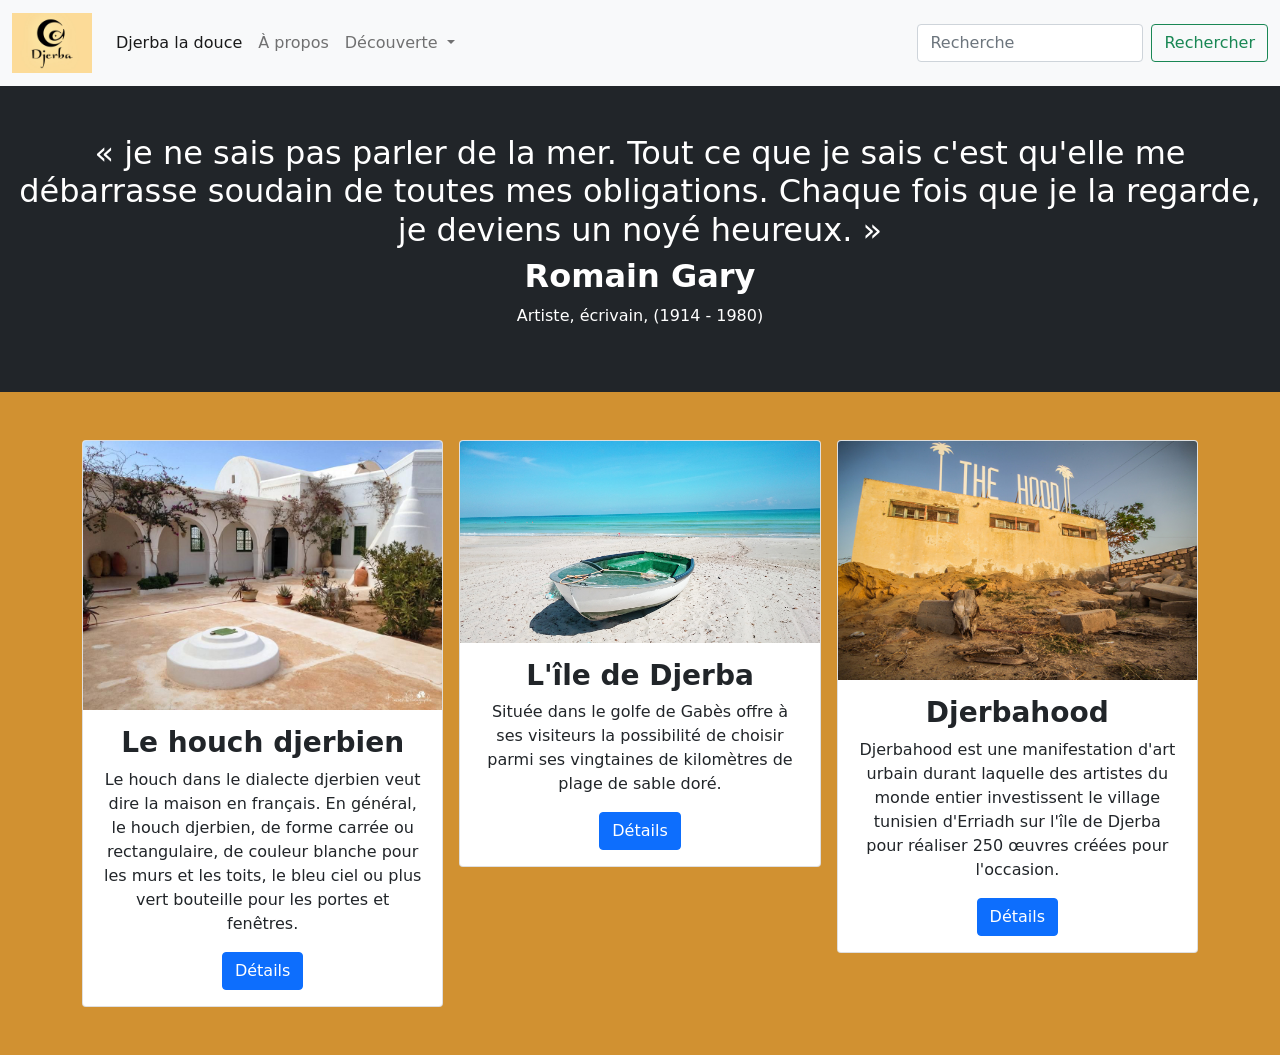
==== index.html @ f717d80c "new" ====
<!doctype html>
<html lang="fr">

<head>
  <!-- Required meta tags -->
  <meta charset="utf-8">
  <meta name="viewport" content="width=device-width, initial-scale=1">


  <link href="bootstrap-5.1.3-dist/css/bootstrap.min.css" rel="stylesheet">
  <link rel="icon" href="favicon.ico">

  <link rel="stylesheet" href="icons-1.7.2/font/bootstrap-icons.css">
  <link rel="stylesheet" type="text/css" href="index.css">
  <link rel="manifest" href="manifest.json">
  <title>Labo2</title>
</head>

<body>

  <script src="bootstrap-5.1.3-dist/js/bootstrap.bundle.min.js"></script>

  <main>
    <div class="toast" role="alert" aria-live="assertive" aria-atomic="true" id="mytoast">
      <div class="toast-header">
        <img src="assets/icon-192x192.png" class="rounded me-2" alt="...">
        <strong class="me-auto">Djerba</strong>
        <button type="button" class="btn-close" data-bs-dismiss="toast" aria-label="Close"></button>
      </div>
      <div class="toast-body">
        Hello, ça marche.
      </div>
    </div>
    
    <nav class="navbar navbar-expand-lg navbar-light bg-light">
      <div class="container-fluid">
        <a class="navbar-brand" href="#"><img src="img/djerbalogo.jpg" alt="djerbalogo" height="60"></a>
        <button class="navbar-toggler" type="button" data-bs-toggle="collapse" data-bs-target="#navbarSupportedContent"
          aria-controls="navbarSupportedContent" aria-expanded="false" aria-label="Toggle navigation">
          <span class="navbar-toggler-icon"></span>
        </button>
        <div class="collapse navbar-collapse" id="navbarSupportedContent">
          <ul class="navbar-nav me-auto mb-2 mb-lg-0">
            <li class="nav-item">
              <a class="nav-link active" aria-current="page" href="#">Djerba la douce</a>
            </li>
            <li class="nav-item">
              <a class="nav-link" href="#">À propos</a>
            </li>
            <li class="nav-item dropdown">
              <a class="nav-link dropdown-toggle" href="#" id="navbarDropdown" role="button" data-bs-toggle="dropdown"
                aria-expanded="false">
                Découverte
              </a>
              <ul class="dropdown-menu" aria-labelledby="navbarDropdown">
                <li><a class="dropdown-item" href="#">Auto</a></li>
                <li><a class="dropdown-item" href="#">Moto</a></li>
                <li><a class="dropdown-item" href="#">Bateau</a></li>
              </ul>
          </ul>
          <form class="d-flex">
            <input class="form-control me-2" type="search" placeholder="Recherche" aria-label="Search">
            <button class="btn btn-outline-success" type="submit">Rechercher</button>
          </form>
        </div>
      </div>
    </nav>
    <div class="container-fluid bg-dark text-white text-center py-5">
      <div class="row">
        <h2>
          «&nbsp;je ne sais pas parler de la mer. Tout ce que je sais c'est qu'elle me débarrasse soudain de toutes mes
          obligations. Chaque fois que je la regarde, je deviens un noyé heureux.&nbsp;»
        </h2>
        <h2><strong>Romain&nbsp;Gary</strong></h2>
        <p>
          Artiste,&nbsp;écrivain, (1914&nbsp;-&nbsp;1980)
        </p>
      </div>
    </div>
    <div class="container col-xl-12 col-xxl-12 px-6 py-5">
      <div class="row row-cols-1 row-cols-md-3 g-3">
        <div class="col-lg-4 col-md-12">
          <div class="card text-center">
            <img src="img/architecture.jpg" class="card-img-top" alt="...">
            <div class="card-body">
              <h3 class="card-title"><strong>Le houch djerbien</strong></h3>
              <p class="card-text">Le houch dans le dialecte djerbien veut dire la maison en français. En général, le
                houch djerbien, de forme carrée ou rectangulaire, de couleur blanche pour les murs et les toits, le bleu
                ciel ou plus vert bouteille pour les portes et fenêtres.</p>
              <a href="#" class="btn btn-primary">Détails</a>
            </div>
          </div>
        </div>
        <div class="col-lg-4 col-md-12">
          <div class="card text-center">
            <img src="img/plage.jpg" class="card-img-top" alt="...">
            <div class="card-body">
              <h3 class="card-title"><strong>L'île de Djerba</strong></h3>
              <p class="card-text">Située dans le golfe de Gabès offre à ses visiteurs la possibilité de choisir parmi
                ses vingtaines de kilomètres de plage de sable doré.</p>
              <a href="#" class="btn btn-primary">Détails</a>
            </div>
          </div>
        </div>
        <div class="col-lg-4 col-md-12">
          <div class="card text-center">
            <img src="img/djerbahood.jpg" class="card-img-top" alt="...">
            <div class="card-body">
              <h3 class="card-title"><strong>Djerbahood</strong></h3>
              <p class="card-text">Djerbahood est une manifestation d'art urbain durant laquelle des artistes du monde
                entier investissent le village tunisien d'Erriadh sur l'île de Djerba pour réaliser 250 œuvres créées
                pour l'occasion.</p>
              <a href="#" class="btn btn-primary">Détails</a>
            </div>
          </div>
        </div>
      </div>
    </div>
  </main>
  <script src="index.js"></script>

</body>

</html>
---- index.css ----
body {
    background-color: rgba(206, 138, 36, 0.938);
}
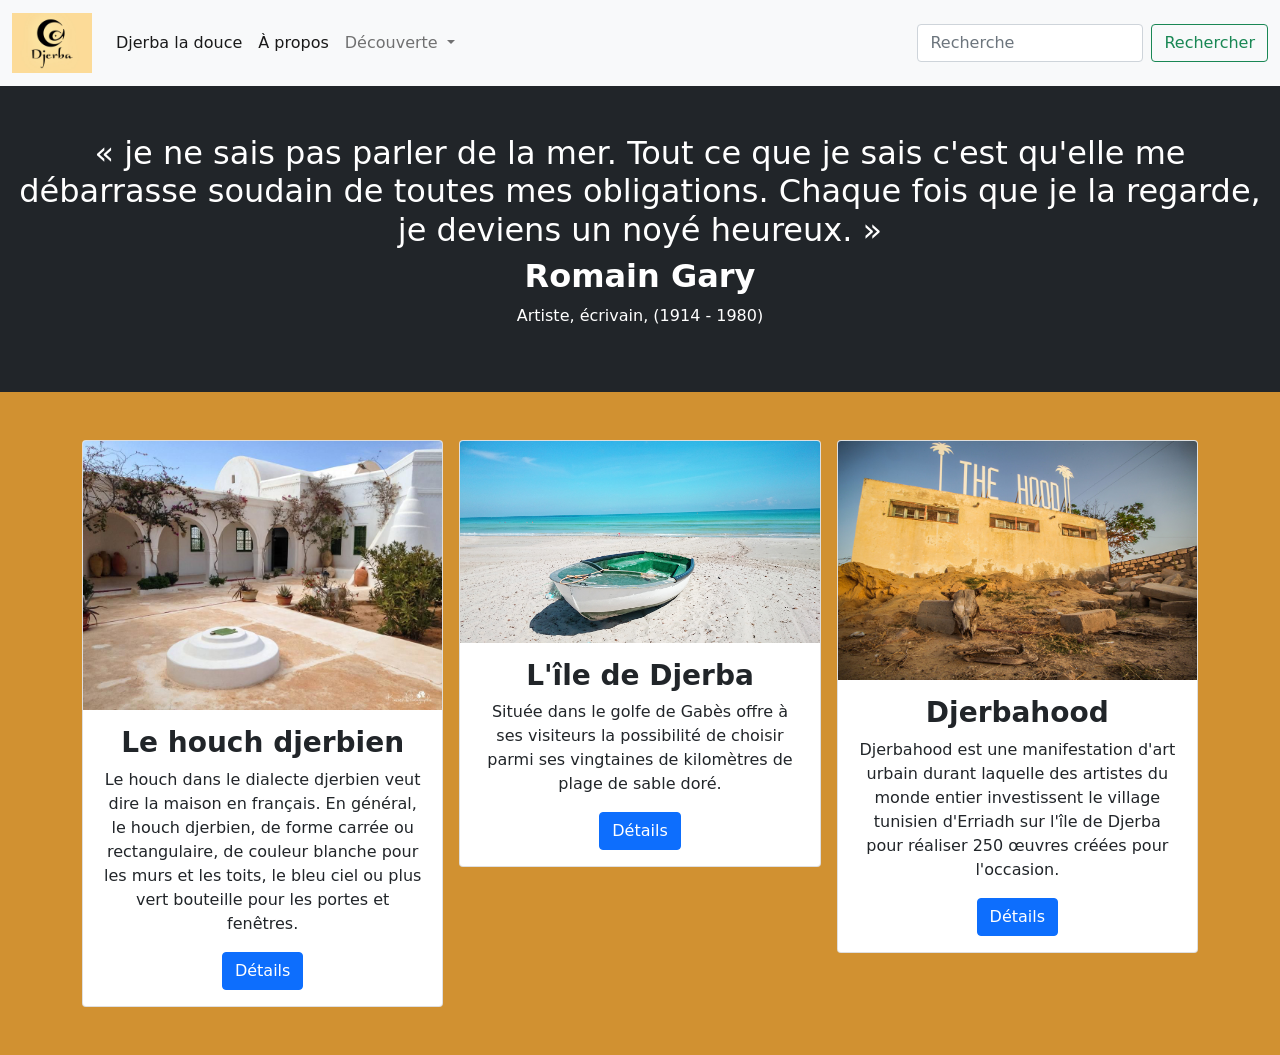
==== commit 1c55c566: "changement labo3" ====
--- a/index.html
+++ b/index.html
@@ -13,7 +13,7 @@
   <link rel="stylesheet" href="icons-1.7.2/font/bootstrap-icons.css">
   <link rel="stylesheet" type="text/css" href="index.css">
   <link rel="manifest" href="manifest.json">
-  <title>Labo2</title>
+  <title>Labo</title>
 </head>
 
 <body>
@@ -45,7 +45,7 @@
               <a class="nav-link active" aria-current="page" href="#">Djerba la douce</a>
             </li>
             <li class="nav-item">
-              <a class="nav-link" href="#">À propos</a>
+              <a class="nav-link active" href="index2.html" target="_blank">À propos</a>
             </li>
             <li class="nav-item dropdown">
               <a class="nav-link dropdown-toggle" href="#" id="navbarDropdown" role="button" data-bs-toggle="dropdown"
